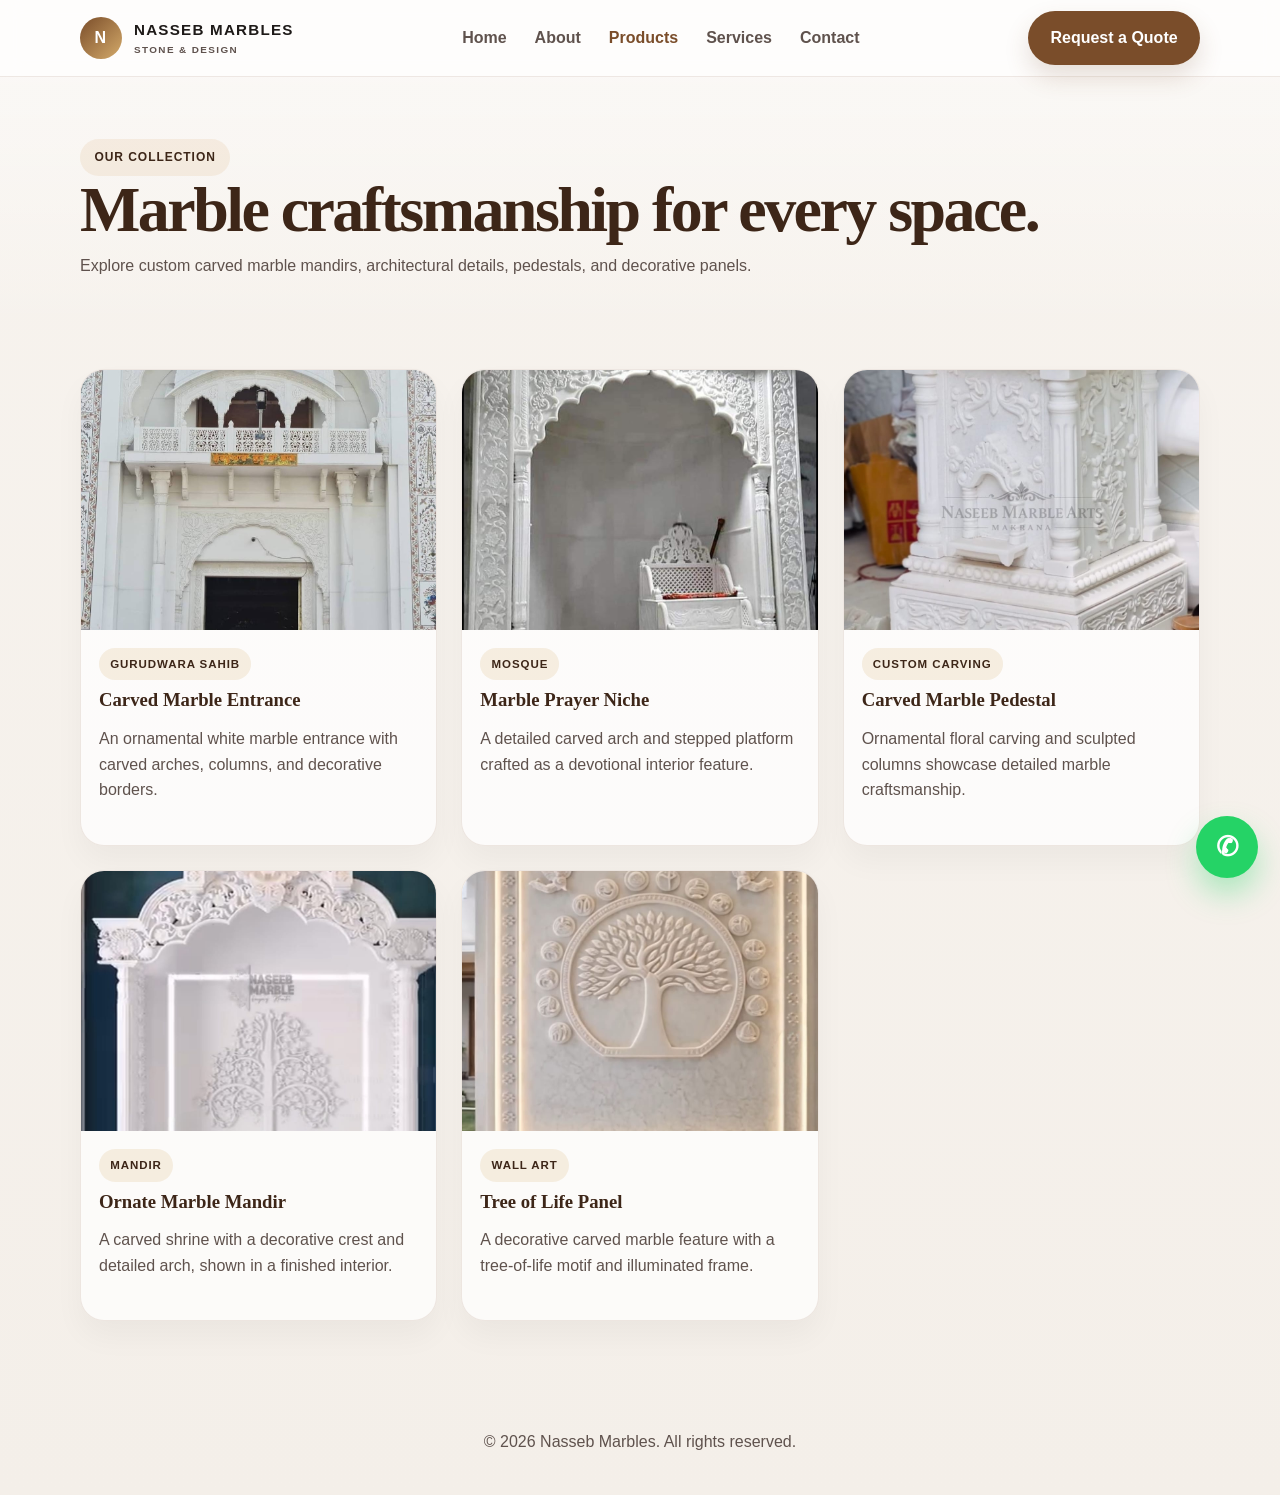
==== products.html @ 108047da "Add files via upload" ====
<!DOCTYPE html>
<html lang="en">
<head>
  <meta charset="UTF-8" />
  <meta name="viewport" content="width=device-width, initial-scale=1.0" />
  <title>Products | Nasseb Marbles</title>
  <meta name="description" content="Explore premium marble, granite, and stone materials from Nasseb Marbles." />
  <link rel="stylesheet" href="styles.css" />
</head>
<body>
  <header>
    <div class="container navbar">
      <a href="index.html" class="brand">
        <span class="brand-mark">N</span>
        <span>
          Nasseb Marbles
          <small>Stone & Design</small>
        </span>
      </a>

      <nav class="nav-links">
        <a href="index.html">Home</a>
        <a href="about.html">About</a>
        <a href="products.html" class="active">Products</a>
        <a href="services.html">Services</a>
        <a href="contact.html">Contact</a>
      </nav>

      <a href="contact.html" class="btn btn-primary">Request a Quote</a>
    </div>
  </header>

  <main>
    <section class="page-banner">
      <div class="container">
        <div class="eyebrow">Our collection</div>
        <h1>Marble craftsmanship for every space.</h1>
        <p>Explore custom carved marble mandirs, architectural details, pedestals, and decorative panels.</p>
      </div>
    </section>

    <section class="section">
      <div class="container product-grid">
        <article class="product-item">
          <img src="gurudwara.jpeg" alt="White carved marble architectural entrance with an ornate arch" />
          <div class="product-body">
            <span class="tag">GURUDWARA SAHIB</span>
            <h3>Carved Marble Entrance</h3>
            <p>An ornamental white marble entrance with carved arches, columns, and decorative borders.</p>
          </div>
        </article>

        <article class="product-item">
          <img src="imagemimber.jpeg" alt="White marble prayer niche with a carved arch and stepped platform" />
          <div class="product-body">
            <span class="tag">MOSQUE</span>
            <h3>Marble Prayer Niche</h3>
            <p>A detailed carved arch and stepped platform crafted as a devotional interior feature.</p>
          </div>
        </article>

        <article class="product-item">
          <img src="tulsi.jpeg" alt="Hand-carved white marble pedestal with floral details" />
          <div class="product-body">
            <span class="tag">Custom carving</span>
            <h3>Carved Marble Pedestal</h3>
            <p>Ornamental floral carving and sculpted columns showcase detailed marble craftsmanship.</p>
          </div>
        </article>

        <article class="product-item">
          <img src="mandir.jpeg" alt="Ornate white marble mandir against a deep teal wall" />
          <div class="product-body">
            <span class="tag">Mandir</span>
            <h3>Ornate Marble Mandir</h3>
            <p>A carved shrine with a decorative crest and detailed arch, shown in a finished interior.</p>
          </div>
        </article>

        <article class="product-item">
          <img src="wall.jpeg" alt="Illuminated marble wall panel with a carved tree of life" />
          <div class="product-body">
            <span class="tag">Wall art</span>
            <h3>Tree of Life Panel</h3>
            <p>A decorative carved marble feature with a tree-of-life motif and illuminated frame.</p>
          </div>
        </article>
      </div>
    </section>
  </main>

  <footer>
    © 2026 Nasseb Marbles. All rights reserved.
  </footer>

  <a class="whatsapp-float" href="https://wa.me/919588010003?text=Hello%20Nasseb%20Marbles%2C%20I%20want%20to%20explore%20your%20stone%20collection." target="_blank" rel="noopener" aria-label="Chat on WhatsApp">✆</a>
</body>
</html>
---- styles.css ----
:root {
  --bg: #f7f3ee;
  --panel: #ffffff;
  --primary: #7a4d2a;
  --primary-dark: #3d2618;
  --accent: #d4aa6a;
  --text: #1e1a18;
  --muted: #5f524d;
  --line: rgba(122, 77, 42, 0.12);
  --shadow: 0 18px 40px rgba(35, 23, 18, 0.08);
}

* {
  box-sizing: border-box;
}

html {
  scroll-behavior: smooth;
}

body {
  margin: 0;
  font-family: 'Segoe UI', Tahoma, Geneva, Verdana, sans-serif;
  background: linear-gradient(180deg, #f7f3ee 0%, #f4efe9 100%);
  color: var(--text);
  line-height: 1.6;
}

img {
  max-width: 100%;
  display: block;
}

a {
  color: inherit;
  text-decoration: none;
}

.container {
  width: min(1120px, calc(100% - 32px));
  margin: 0 auto;
}

header {
  position: sticky;
  top: 0;
  z-index: 50;
  background: rgba(255,255,255,0.83);
  backdrop-filter: blur(10px);
  border-bottom: 1px solid var(--line);
}

.navbar {
  display: flex;
  justify-content: space-between;
  align-items: center;
  min-height: 76px;
  gap: 16px;
}

.brand {
  display: flex;
  align-items: center;
  gap: 12px;
  font-weight: 800;
  letter-spacing: 0.08em;
  text-transform: uppercase;
  font-size: 0.95rem;
}

.brand-mark {
  width: 42px;
  height: 42px;
  border-radius: 50%;
  display: grid;
  place-items: center;
  background: linear-gradient(135deg, var(--primary), var(--accent));
  color: white;
  font-size: 1rem;
}

.brand small {
  display: block;
  font-size: 0.62rem;
  letter-spacing: 0.14em;
  color: var(--muted);
  font-weight: 600;
}

.nav-links {
  display: flex;
  align-items: center;
  gap: 28px;
  color: var(--muted);
  font-weight: 600;
}

.nav-links a:hover,
.nav-links a.active {
  color: var(--primary);
}

.btn {
  display: inline-flex;
  align-items: center;
  justify-content: center;
  border-radius: 999px;
  padding: 0.9rem 1.4rem;
  font-weight: 700;
  transition: 0.2s ease;
}

.btn-primary {
  background: var(--primary);
  color: white;
  box-shadow: 0 12px 24px rgba(122, 77, 42, 0.18);
}

.btn-primary:hover {
  background: var(--primary-dark);
}

.btn-secondary {
  background: rgba(255,255,255,0.5);
  border: 1px solid var(--line);
  color: var(--primary-dark);
}

.hero {
  padding: 72px 0 56px;
}

.hero-grid {
  display: grid;
  grid-template-columns: 1.1fr 0.9fr;
  gap: 36px;
  align-items: center;
}

.eyebrow {
  display: inline-block;
  background: rgba(212,170,106,0.15);
  color: var(--primary-dark);
  border-radius: 999px;
  padding: 0.55rem 0.9rem;
  font-size: 0.75rem;
  font-weight: 700;
  letter-spacing: 0.08em;
  text-transform: uppercase;
}

h1, h2, h3 {
  margin: 0 0 16px;
  line-height: 1.05;
  color: var(--primary-dark);
  font-family: Georgia, 'Times New Roman', serif;
}

h1 {
  font-size: clamp(2.8rem, 5vw, 5rem);
  letter-spacing: -0.04em;
}

h2 {
  font-size: clamp(2.2rem, 3vw, 3.2rem);
}

p {
  color: var(--muted);
  margin: 0 0 20px;
}

.hero-actions {
  display: flex;
  flex-wrap: wrap;
  gap: 16px;
  margin: 18px 0 28px;
}

.feature-row {
  display: flex;
  flex-wrap: wrap;
  gap: 12px;
}

.feature-tag {
  background: rgba(255,255,255,0.7);
  border: 1px solid var(--line);
  border-radius: 999px;
  padding: 0.7rem 1rem;
  font-weight: 600;
  color: var(--muted);
}

.image-stack {
  position: relative;
  min-height: 520px;
}

.image-card {
  position: absolute;
  border-radius: 28px;
  overflow: hidden;
  box-shadow: var(--shadow);
}

.image-card.main {
  inset: 0 0 0 10%;
}

.image-card.main img {
  width: 100%;
  height: 100%;
  object-fit: cover;
}

.image-card.small {
  width: 220px;
  height: 175px;
  left: 0;
  bottom: 18px;
  border: 8px solid rgba(255,255,255,0.8);
}

.info-badge {
  position: absolute;
  right: 20px;
  top: 24px;
  background: rgba(255,255,255,0.88);
  border-radius: 18px;
  padding: 18px 20px;
  box-shadow: var(--shadow);
  width: 180px;
}

.info-badge strong {
  display: block;
  font-size: 2rem;
  color: var(--primary-dark);
  margin-bottom: 4px;
}

.section {
  padding: 40px 0 80px;
}

.section-head {
  max-width: 740px;
  margin-bottom: 32px;
}

.card-grid, .product-grid, .service-grid, .stats-grid {
  display: grid;
  grid-template-columns: repeat(3, minmax(0, 1fr));
  gap: 24px;
}

.card, .product-item, .service-item, .stat-box, .info-panel, .contact-panel {
  background: rgba(255,255,255,0.72);
  border: 1px solid var(--line);
  border-radius: 24px;
  box-shadow: 0 16px 30px rgba(35, 23, 18, 0.04);
}

.card, .service-item, .contact-panel, .info-panel {
  padding: 26px;
}

.icon-box {
  width: 58px;
  height: 58px;
  border-radius: 18px;
  display: grid;
  place-items: center;
  font-size: 1.7rem;
  margin-bottom: 12px;
  background: linear-gradient(135deg, rgba(122,77,42,0.12), rgba(212,170,106,0.32));
}

.product-item {
  overflow: hidden;
}

.product-item img {
  width: 100%;
  height: 260px;
  object-fit: cover;
}

.product-body {
  padding: 18px 18px 22px;
}

.tag {
  display: inline-block;
  background: rgba(212,170,106,0.18);
  color: var(--primary-dark);
  padding: 0.45rem 0.7rem;
  border-radius: 999px;
  font-size: 0.72rem;
  font-weight: 700;
  letter-spacing: 0.08em;
  text-transform: uppercase;
  margin-bottom: 10px;
}

.about-grid,
.contact-grid {
  display: grid;
  grid-template-columns: 1.1fr 0.9fr;
  gap: 28px;
  align-items: center;
}

.list {
  list-style: none;
  padding: 0;
  margin: 0;
  display: grid;
  gap: 14px;
}

.list li::before {
  content: "✓";
  color: var(--primary);
  font-weight: 700;
  margin-right: 10px;
}

.contact-wrap {
  background: linear-gradient(135deg, rgba(122,77,42,0.96), rgba(61,38,24,0.96));
  color: white;
  border-radius: 30px;
  padding: 38px;
  display: grid;
  grid-template-columns: 1.1fr 0.9fr;
  gap: 24px;
  align-items: center;
}

.contact-wrap h2,
.contact-wrap h3,
.contact-wrap p,
.contact-wrap strong,
.contact-wrap a {
  color: white;
}

.contact-item {
  background: rgba(255,255,255,0.08);
  border: 1px solid rgba(255,255,255,0.12);
  border-radius: 16px;
  padding: 18px;
  margin-bottom: 12px;
}

.contact-item strong {
  display: block;
  margin-bottom: 4px;
}

.form-grid {
  display: grid;
  gap: 12px;
}

input, textarea {
  width: 100%;
  border: 1px solid var(--line);
  border-radius: 12px;
  padding: 0.9rem 1rem;
  font: inherit;
  background: white;
  color: var(--text);
}

textarea {
  min-height: 120px;
  resize: vertical;
}

.page-banner {
  padding: 62px 0 30px;
  background: linear-gradient(180deg, rgba(255,255,255,0.45), rgba(255,255,255,0));
}

.page-banner h1 {
  margin-bottom: 0;
}

.page-banner p {
  margin-top: 10px;
}

.whatsapp-float {
  position: fixed;
  right: 22px;
  bottom: 22px;
  z-index: 100;
  background: #25d366;
  color: white;
  width: 62px;
  height: 62px;
  border-radius: 50%;
  display: grid;
  place-items: center;
  font-size: 1.7rem;
  font-weight: 700;
  box-shadow: 0 16px 30px rgba(37, 211, 102, 0.35);
}

.whatsapp-float:hover {
  transform: translateY(-2px);
}

footer {
  padding: 28px 0 40px;
  text-align: center;
  color: var(--muted);
}

@media (max-width: 900px) {
  .nav-links {
    display: none;
  }

  .card-grid,
  .product-grid,
  .service-grid,
  .stats-grid,
  .about-grid,
  .contact-grid,
  .contact-wrap,
  .hero-grid {
    grid-template-columns: 1fr;
  }

  .image-stack {
    min-height: 390px;
  }
}
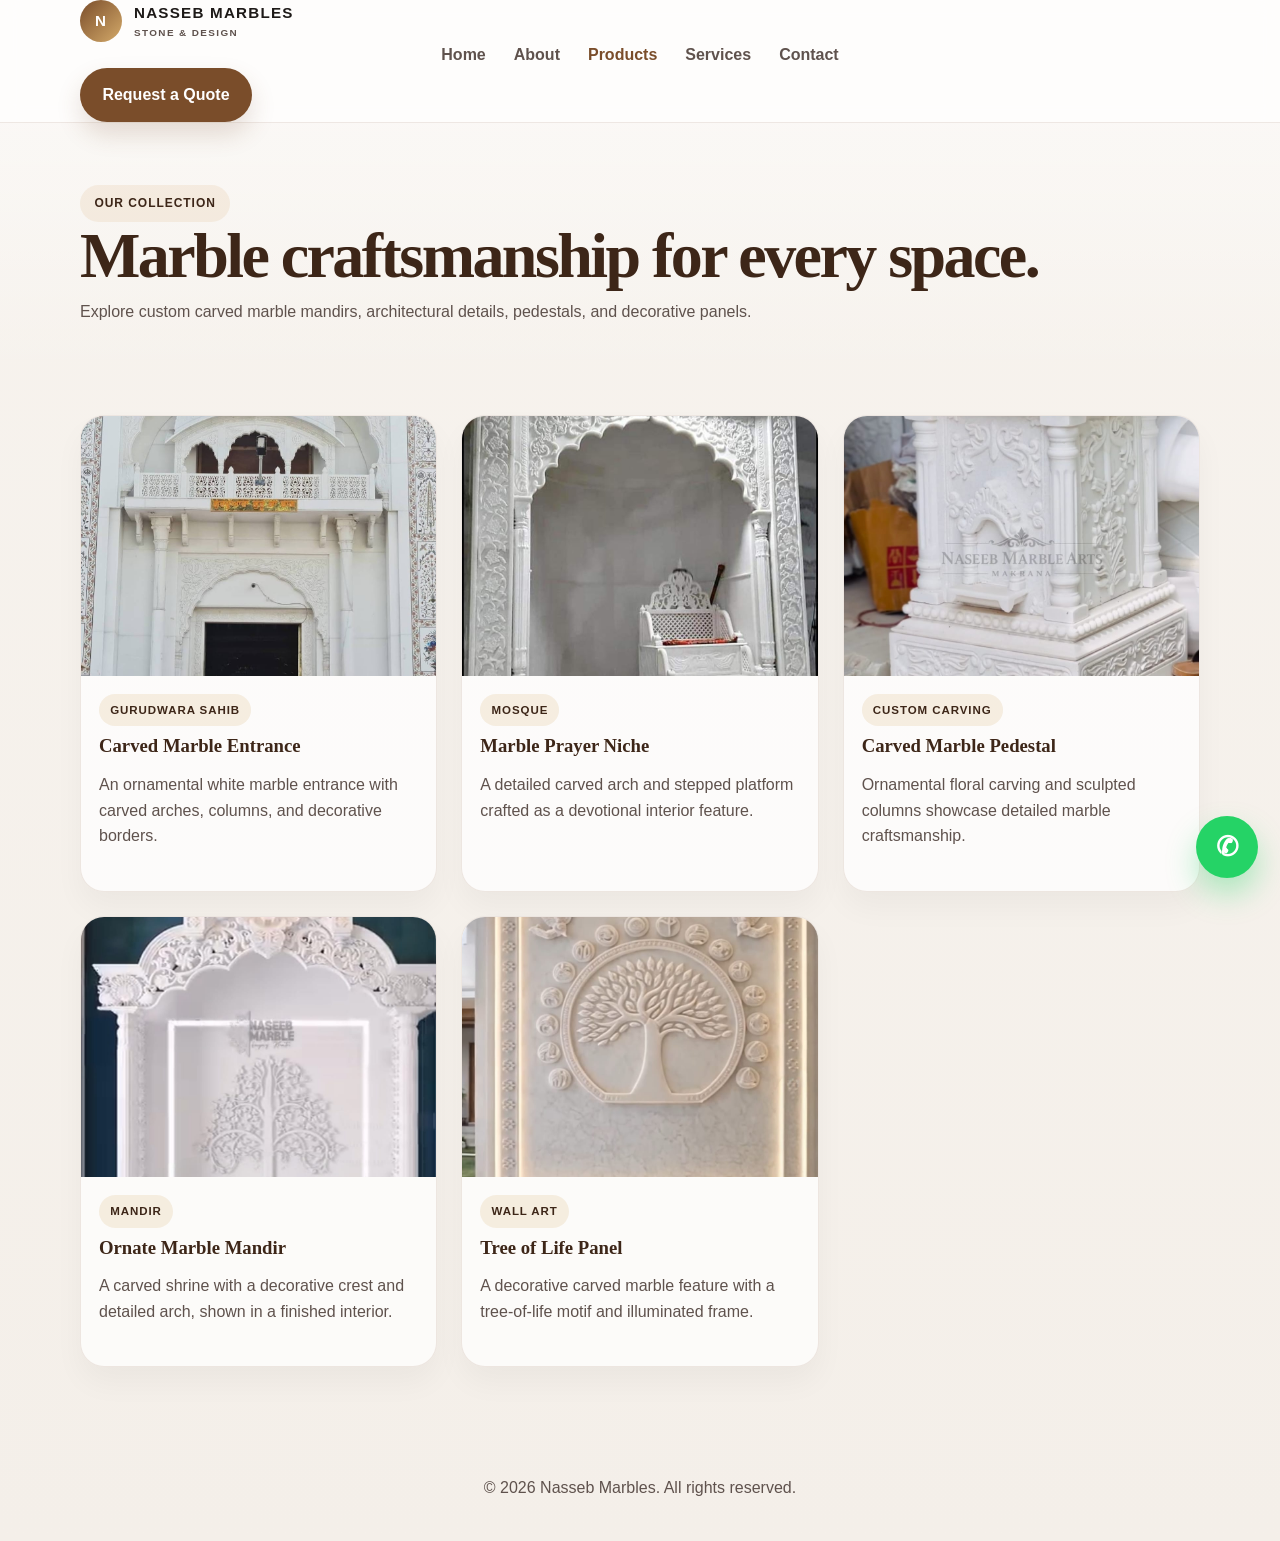
==== commit 6e816ea6: "Fix HTML formatting and structure in products.html" ====
--- a/products.html
+++ b/products.html
@@ -95,4 +95,4 @@
 
   <a class="whatsapp-float" href="https://wa.me/919588010003?text=Hello%20Nasseb%20Marbles%2C%20I%20want%20to%20explore%20your%20stone%20collection." target="_blank" rel="noopener" aria-label="Chat on WhatsApp">✆</a>
 </body>
-</html>+</html>
--- a/styles.css
+++ b/styles.css
@@ -50,22 +50,61 @@
   border-bottom: 1px solid var(--line);
 }
 
-.navbar {
+.nav {
   display: flex;
   justify-content: space-between;
   align-items: center;
-  min-height: 76px;
-  gap: 16px;
+  min-height: 78px;
+  gap: 20px;
 }
 
 .brand {
   display: flex;
   align-items: center;
   gap: 12px;
+  flex-shrink: 0;
+  min-width: 0;
+}
+
+.brand > div:last-child {
+  display: flex;
+  flex-direction: column;
+  line-height: 1.1;
+}
+
+.brand span {
   font-weight: 800;
   letter-spacing: 0.08em;
   text-transform: uppercase;
   font-size: 0.95rem;
+}
+
+.brand-tag {
+  display: block;
+  font-size: 0.62rem;
+  letter-spacing: 0.14em;
+  color: var(--muted);
+  font-weight: 600;
+}
+
+nav {
+  display: flex;
+  align-items: center;
+  justify-content: center;
+  gap: 28px;
+  margin-left: auto;
+  flex-wrap: nowrap;
+}
+
+nav a {
+  white-space: nowrap;
+  color: var(--muted);
+  font-weight: 600;
+}
+
+.cta-btn {
+  white-space: nowrap;
+  flex-shrink: 0;
 }
 
 .brand-mark {
@@ -190,6 +229,195 @@
   padding: 0.7rem 1rem;
   font-weight: 600;
   color: var(--muted);
+}
+
+.products {
+  display: grid;
+  grid-template-columns: repeat(3, minmax(0, 1fr));
+  gap: 24px;
+}
+
+.product {
+  background: rgba(255,255,255,0.8);
+  border: 1px solid rgba(122, 77, 42, 0.08);
+  border-radius: 24px;
+  overflow: hidden;
+  box-shadow: 0 16px 36px rgba(35, 23, 18, 0.06);
+  transition: transform 0.2s ease, box-shadow 0.2s ease;
+}
+
+.product:hover {
+  transform: translateY(-4px);
+  box-shadow: 0 22px 42px rgba(35, 23, 18, 0.12);
+}
+
+.product img {
+  width: 100%;
+  height: 280px;
+  object-fit: cover;
+  display: block;
+}
+
+.product-body {
+  padding: 20px 20px 24px;
+}
+
+.product-tag {
+  display: inline-block;
+  padding: 0.4rem 0.75rem;
+  border-radius: 999px;
+  background: rgba(217, 176, 125, 0.18);
+  color: var(--primary-dark);
+  letter-spacing: 0.08em;
+  text-transform: uppercase;
+  font-size: 0.72rem;
+  font-weight: 700;
+  margin-bottom: 10px;
+}
+
+.product h3 {
+  font-size: 2rem;
+  margin-bottom: 8px;
+}
+
+.product p {
+  margin: 0;
+}
+
+.panel {
+  background: rgba(255,255,255,0.75);
+  border: 1px solid rgba(122, 77, 42, 0.08);
+  border-radius: 24px;
+  padding: 28px;
+  box-shadow: 0 14px 28px rgba(35, 23, 18, 0.04);
+}
+
+.about-list {
+  list-style: none;
+  padding: 0;
+  margin: 20px 0 0;
+  display: grid;
+  gap: 12px;
+}
+
+.about-list li {
+  position: relative;
+  padding-left: 28px;
+  color: var(--muted);
+}
+
+.about-list li::before {
+  content: "✓";
+  position: absolute;
+  left: 0;
+  color: var(--primary);
+  font-weight: 800;
+}
+
+.contact-wrap {
+  background: linear-gradient(135deg, rgba(122,77,42,0.96), rgba(61,38,24,0.96));
+  border-radius: 30px;
+  padding: 36px;
+  color: white;
+  display: grid;
+  grid-template-columns: 1.15fr 0.85fr;
+  gap: 22px;
+  align-items: center;
+}
+
+.contact-wrap h2,
+.contact-wrap h3,
+.contact-wrap p,
+.contact-wrap strong,
+.contact-wrap a {
+  color: white;
+}
+
+.contact-info {
+  display: grid;
+  gap: 14px;
+}
+
+.contact-item {
+  background: rgba(255,255,255,0.08);
+  border: 1px solid rgba(255,255,255,0.12);
+  border-radius: 16px;
+  padding: 18px 20px;
+}
+
+.contact-item strong {
+  display: block;
+  margin-bottom: 6px;
+}
+
+.inquiry-box {
+  background: rgba(255,255,255,0.75);
+  border: 1px solid rgba(122, 77, 42, 0.08);
+  border-radius: 28px;
+  padding: 28px;
+  box-shadow: 0 16px 36px rgba(35, 23, 18, 0.04);
+}
+
+.inquiry-form {
+  display: grid;
+  grid-template-columns: repeat(2, minmax(0, 1fr));
+  gap: 16px;
+}
+
+.inquiry-form input,
+.inquiry-form select,
+.inquiry-form textarea {
+  width: 100%;
+  height: 52px;
+  border: 1px solid rgba(122, 77, 42, 0.18);
+  border-radius: 14px;
+  padding: 0.95rem 1rem;
+  font: inherit;
+  background: #fff;
+  color: var(--text);
+  box-shadow: inset 0 1px 2px rgba(0, 0, 0, 0.02);
+}
+
+.inquiry-form select {
+  appearance: none;
+  -webkit-appearance: none;
+  -moz-appearance: none;
+  background-image: linear-gradient(45deg, transparent 50%, #7a4d2a 50%), linear-gradient(135deg, #7a4d2a 50%, transparent 50%);
+  background-position: calc(100% - 18px) calc(50% - 2px), calc(100% - 12px) calc(50% - 2px);
+  background-size: 6px 6px, 6px 6px;
+  background-repeat: no-repeat;
+  padding-right: 42px;
+  cursor: pointer;
+}
+
+.inquiry-form textarea {
+  grid-column: 1 / -1;
+  min-height: 140px;
+  resize: vertical;
+  height: auto;
+}
+
+.inquiry-form button {
+  grid-column: 1 / -1;
+  justify-self: start;
+  min-width: 260px;
+  padding: 1rem 1.8rem;
+  height: 58px;
+  border: none;
+  border-radius: 16px;
+  background: linear-gradient(135deg, #7a4d2a, #b77f48);
+  color: #fff;
+  font-size: 1rem;
+  font-weight: 700;
+  letter-spacing: 0.02em;
+  cursor: pointer;
+  box-shadow: 0 12px 24px rgba(122, 77, 42, 0.22);
+  transition: transform 0.2s ease, box-shadow 0.2s ease;
+}
+
+.inquiry-form button:hover {
+  transform: translateY(-2px);
+  box-shadow: 0 16px 30px rgba(122, 77, 42, 0.28);
 }
 
 .image-stack {
@@ -420,19 +648,51 @@
 }
 
 @media (max-width: 900px) {
-  .nav-links {
-    display: none;
-  }
-
-  .card-grid,
-  .product-grid,
-  .service-grid,
-  .stats-grid,
-  .about-grid,
-  .contact-grid,
+  .nav {
+    flex-wrap: wrap;
+    gap: 12px;
+    justify-content: center;
+    padding: 14px 0;
+  }
+
+  nav {
+    width: 100%;
+    justify-content: center;
+    flex-wrap: wrap;
+    gap: 12px 18px;
+  }
+
+  .hero-grid,
+  .cards,
+  .products,
   .contact-wrap,
-  .hero-grid {
+  .inquiry-form {
     grid-template-columns: 1fr;
+  }
+
+  .hero {
+    padding-top: 48px;
+  }
+
+  .hero-visual {
+    min-height: 420px;
+  }
+
+  .photo-card.main {
+    width: 100%;
+    height: 420px;
+    right: 0;
+  }
+
+  .stats {
+    right: 12px;
+    top: 12px;
+  }
+
+  .inquiry-form button {
+    justify-self: stretch;
+    width: 100%;
+    min-width: 0;
   }
 
   .image-stack {
